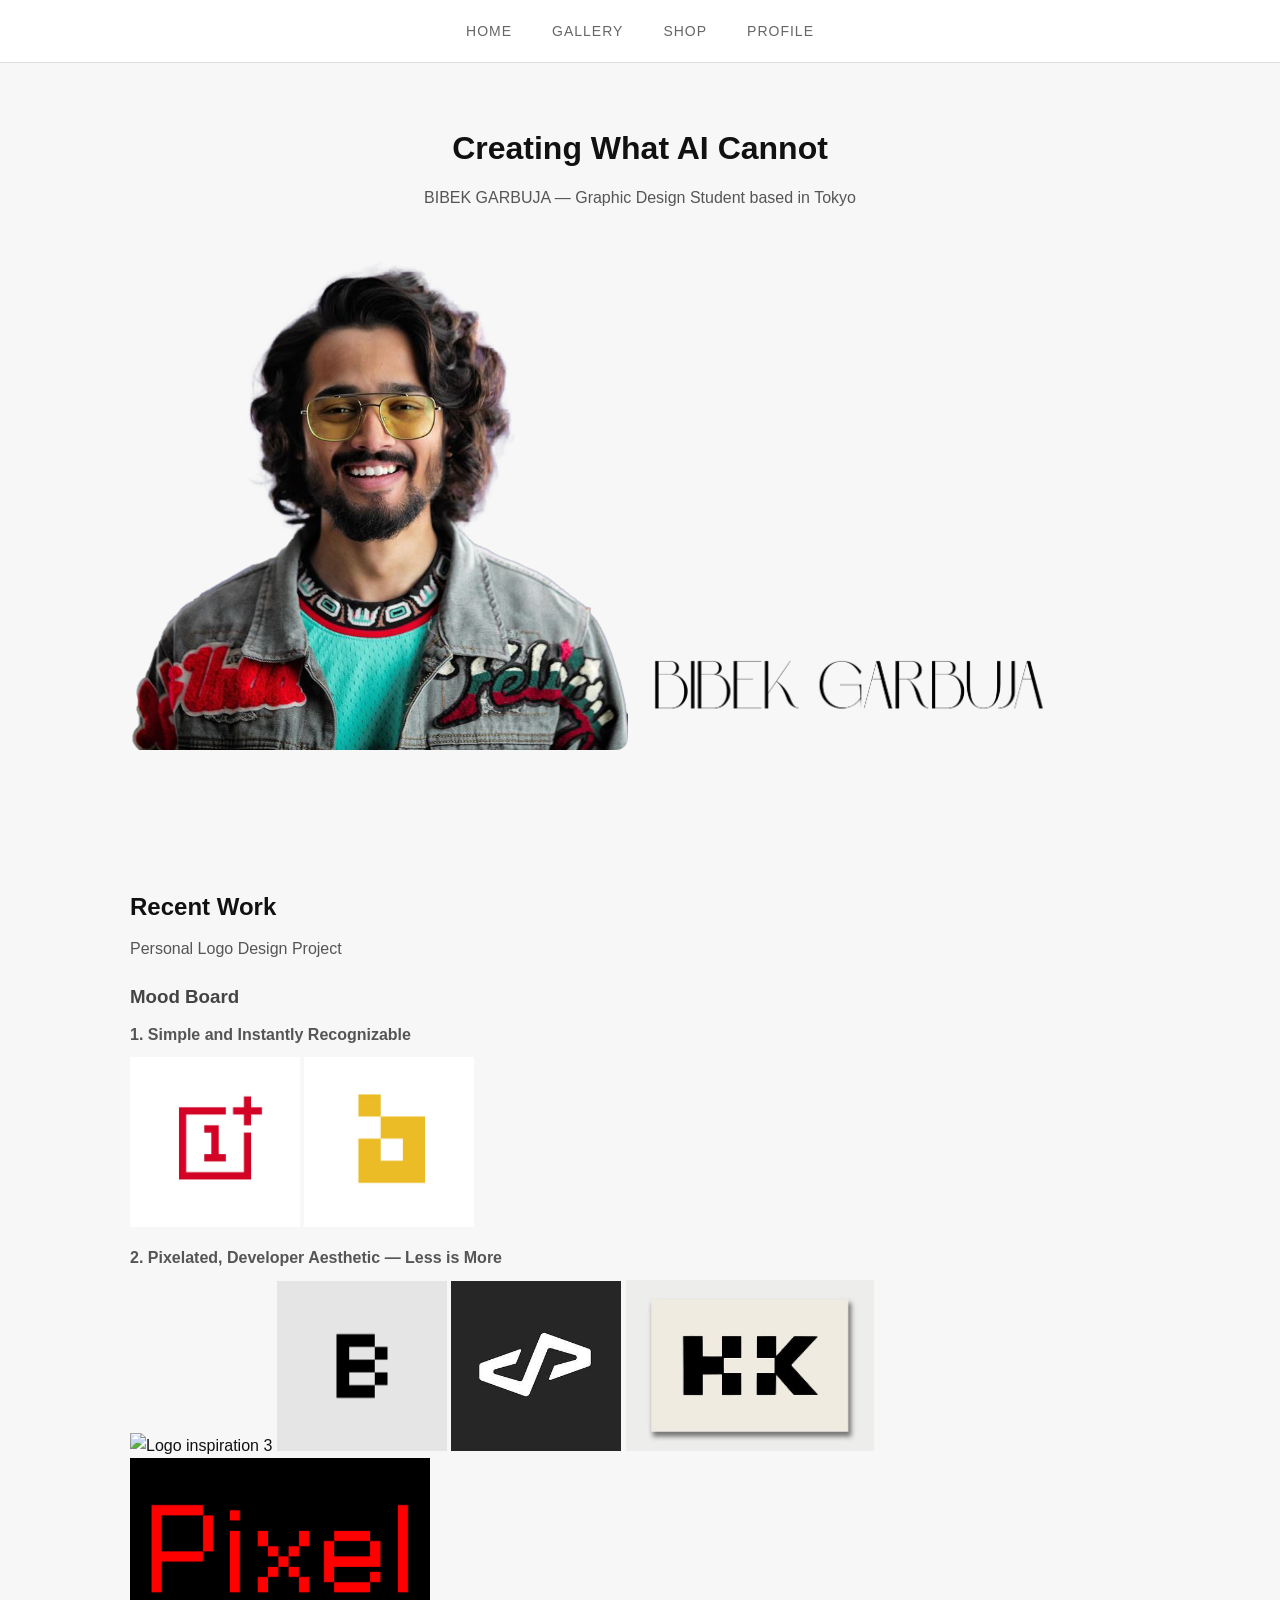
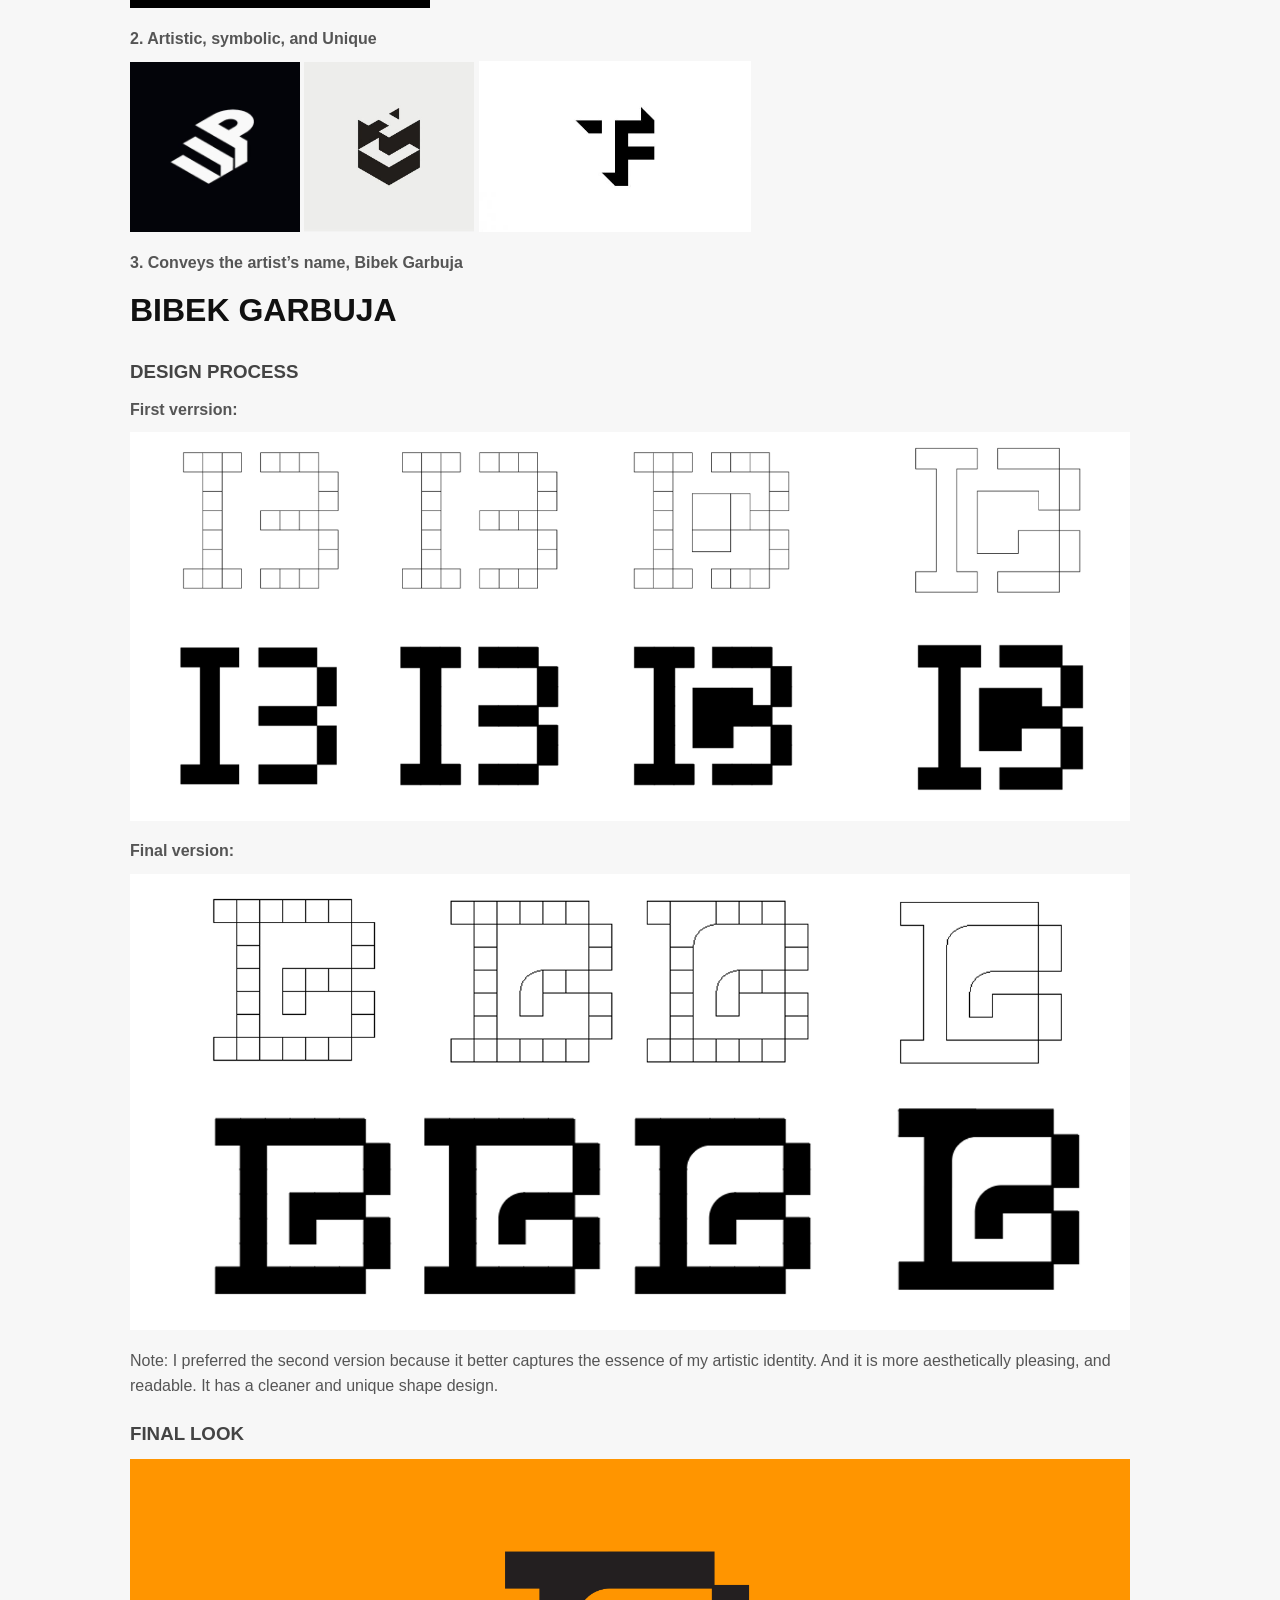
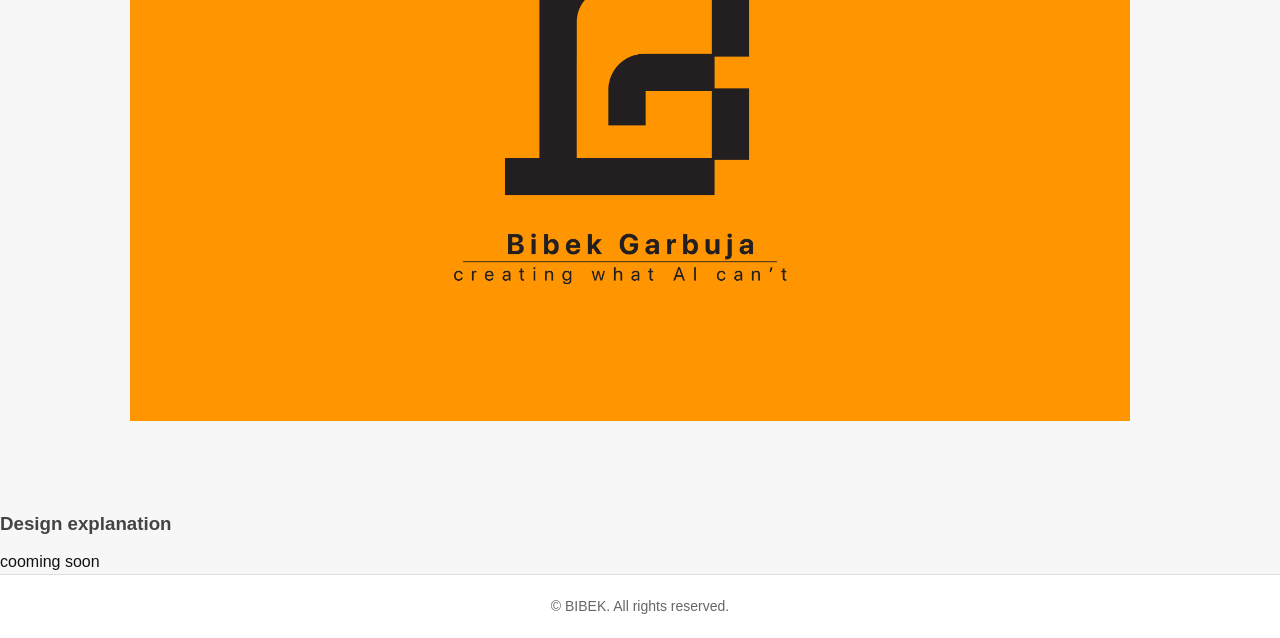
==== index.html @ fb442675 "added more contents Co-authored-by: Copilot <copilot@github.com>" ====
<!DOCTYPE html>
<html lang="en">

<head>
    <link rel="icon" type="jpg" href="sources/logo.png">
    <meta charset="UTF-8">
    <meta name="viewport" content="width=device-width, initial-scale=1.0">
    <title>BIBEK</title>
    <link rel="stylesheet" href="02style.css">
</head>

<body>

    <!-- Navigation -->
    <nav>
        <a href="index.html">HOME</a>
        <a href="05galary.html">GALLERY</a>
        <a href="07shop.html">SHOP</a>
        <a href="03profile.html">PROFILE</a>
    </nav>

    <!-- Hero Section -->
    <section>
        <h1>Creating What AI Cannot</h1>
        <p>BIBEK GARBUJA — Graphic Design Student based in Tokyo</p>

        <img src="sources/bbki.png" alt="Portrait" width="500" height="500">
        <img src="sources/BIBEK.png" alt="Bibek Logo" width="500" height="100">
    </section>

    <!-- Work Section -->
    <section>
        <h2>Recent Work</h2>
        <p>Personal Logo Design Project</p>

        <h3>Mood Board</h3>

        <p><strong>1. Simple and Instantly Recognizable</strong></p>
        <img src="sources/logo/oneplus.jpg" alt="Logo inspiration 1" width="170">
        <img src="sources/logo/ractangle.jpg" alt="Logo inspiration 2" width="170">

        <p><strong>2. Pixelated, Developer Aesthetic — Less is More</strong></p>
        <img src="sources/logo/nothing.jpg" alt="Logo inspiration 3" width="173px">
        <img src="sources/logo/download.jpg" alt="Logo inspiration 4" width="170">
        <img src="sources/logo/Source.jpg" alt="Logo inspiration 5" width="170">
        <img src="sources/logo/download (1).jpg" alt="Logo inspiration 6" width="248px">
        <img src="sources/logo/g3spmhyx6fskgkjcsiwzgs85eivz.png" alt="Logo inspiration 7" width="300">

        <p><strong>2. Artistic, symbolic, and Unique </strong></p>
        <img src="sources/logo/Univers Parallèle.jpg" alt="Logo inspiration 8" width="170">
        <img src="sources/logo/3D TEXT.jpg" alt="Logo inspiration 10" width="170">
        <img src="sources/logo/Type and Minimal Logos image inspiration on Designspiration.jpg" alt="Logo inspiration 9"
            width="272px">

        <p><strong>3. Conveys the artist’s name, Bibek Garbuja</strong></p>
        <h1>BIBEK GARBUJA</h1>


        <H3>DESIGN PROCESS</H3>
        <P><STRONG>
                First verrsion:
            </STRONG></P>
        <img src="sources/logo/firstver.png" alt="First version of the logo" width="1000">
        <P><STRONG>
                Final version:
            </STRONG></P>
        <img src="sources/logo/secondver.png" alt="Final version of the logo" width="1000">

        <p>Note: I preferred the second version because it better captures the essence of my artistic identity. And it is more aesthetically pleasing, and readable. It has a cleaner and unique shape design.</p>

<h3>FINAL LOOK 
</h3>
        <img src="sources/logo/rc.png" alt="Final logo design" width="1000">
    </section>

<h3>Design explanation</h3>
cooming soon

    <!-- Footer -->
    <footer>
        <p>© BIBEK. All rights reserved.</p>
    </footer>

</body>

</html>
---- 02style.css ----
/* Reset */
* {
    margin: 0;
    padding: 0;
    box-sizing: border-box;
}

body {
    font-family: Arial, Helvetica, sans-serif;
    background-color: #f7f7f7;
    color: #111;
    line-height: 1.6;
}

/* Navigation */
nav {
    display: flex;
    justify-content: center;
    gap: 40px;
    padding: 20px;
    border-bottom: 1px solid #ddd;
    background: #fff;
}

nav a {
    text-decoration: none;
    color: #666;
    font-size: 14px;
    letter-spacing: 1px;
    transition: 0.3s;
}

nav a:hover {
    color: #000;
}

/* Hero Section */
section:first-of-type {
    text-align: center;
    padding: 60px 20px;
}

h1 {
    font-size: 32px;
    margin-bottom: 10px;
}

section:first-of-type p {
    color: #555;
    margin-bottom: 30px;
}

/* Hero Images */
section:first-of-type img {
    margin: 10px;
    border-radius: 12px;
    transition: transform 0.3s ease;
}


/* Work Section */
section:nth-of-type(2) {
    padding: 60px 40px;
    max-width: 1100px;
    margin: auto;
}

h2 {
    font-size: 24px;
    margin-bottom: 10px;
}

h3 {
    margin: 20px 0 10px;
    color: #444;
}

section:nth-of-type(2) p {
    margin: 10px 0;
    color: #555;
}

/* Mood Board Rows */
.mood-row {
    display: flex;
    gap: 15px;
    overflow-x: auto; /* allows horizontal scroll if needed */
    padding: 10px 0 20px;
}

.mood-row img {
    width: 170px;
    height: auto;
    border-radius: 10px;
    transition: all 0.3s ease;
    flex-shrink: 0;
    cursor: pointer;
}

.mood-row img:hover {
    transform: translateY(-5px) scale(1.05);
    box-shadow: 0 8px 20px rgba(0,0,0,0.15);
}

/* Footer */
footer {
    text-align: center;
    padding: 20px;
    border-top: 1px solid #ddd;
    color: #666;
    font-size: 14px;
    background: #fff;
}
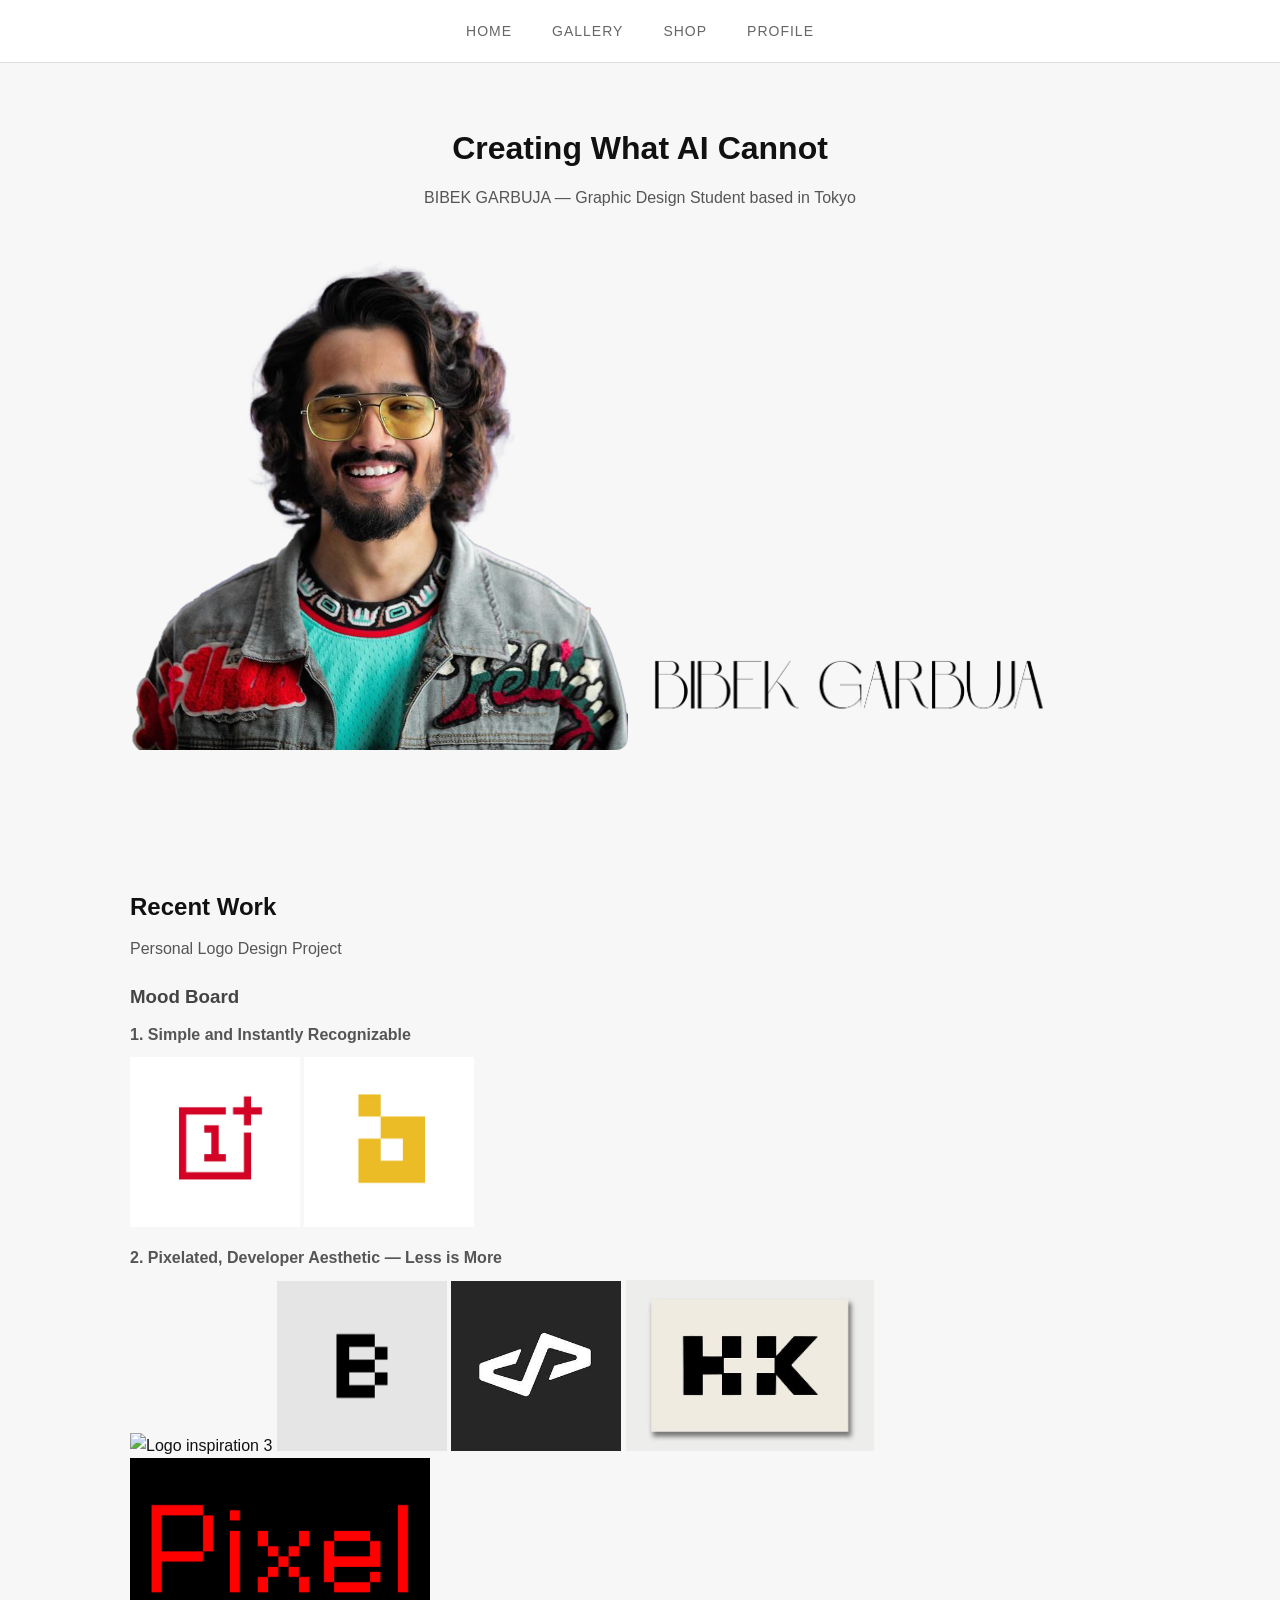
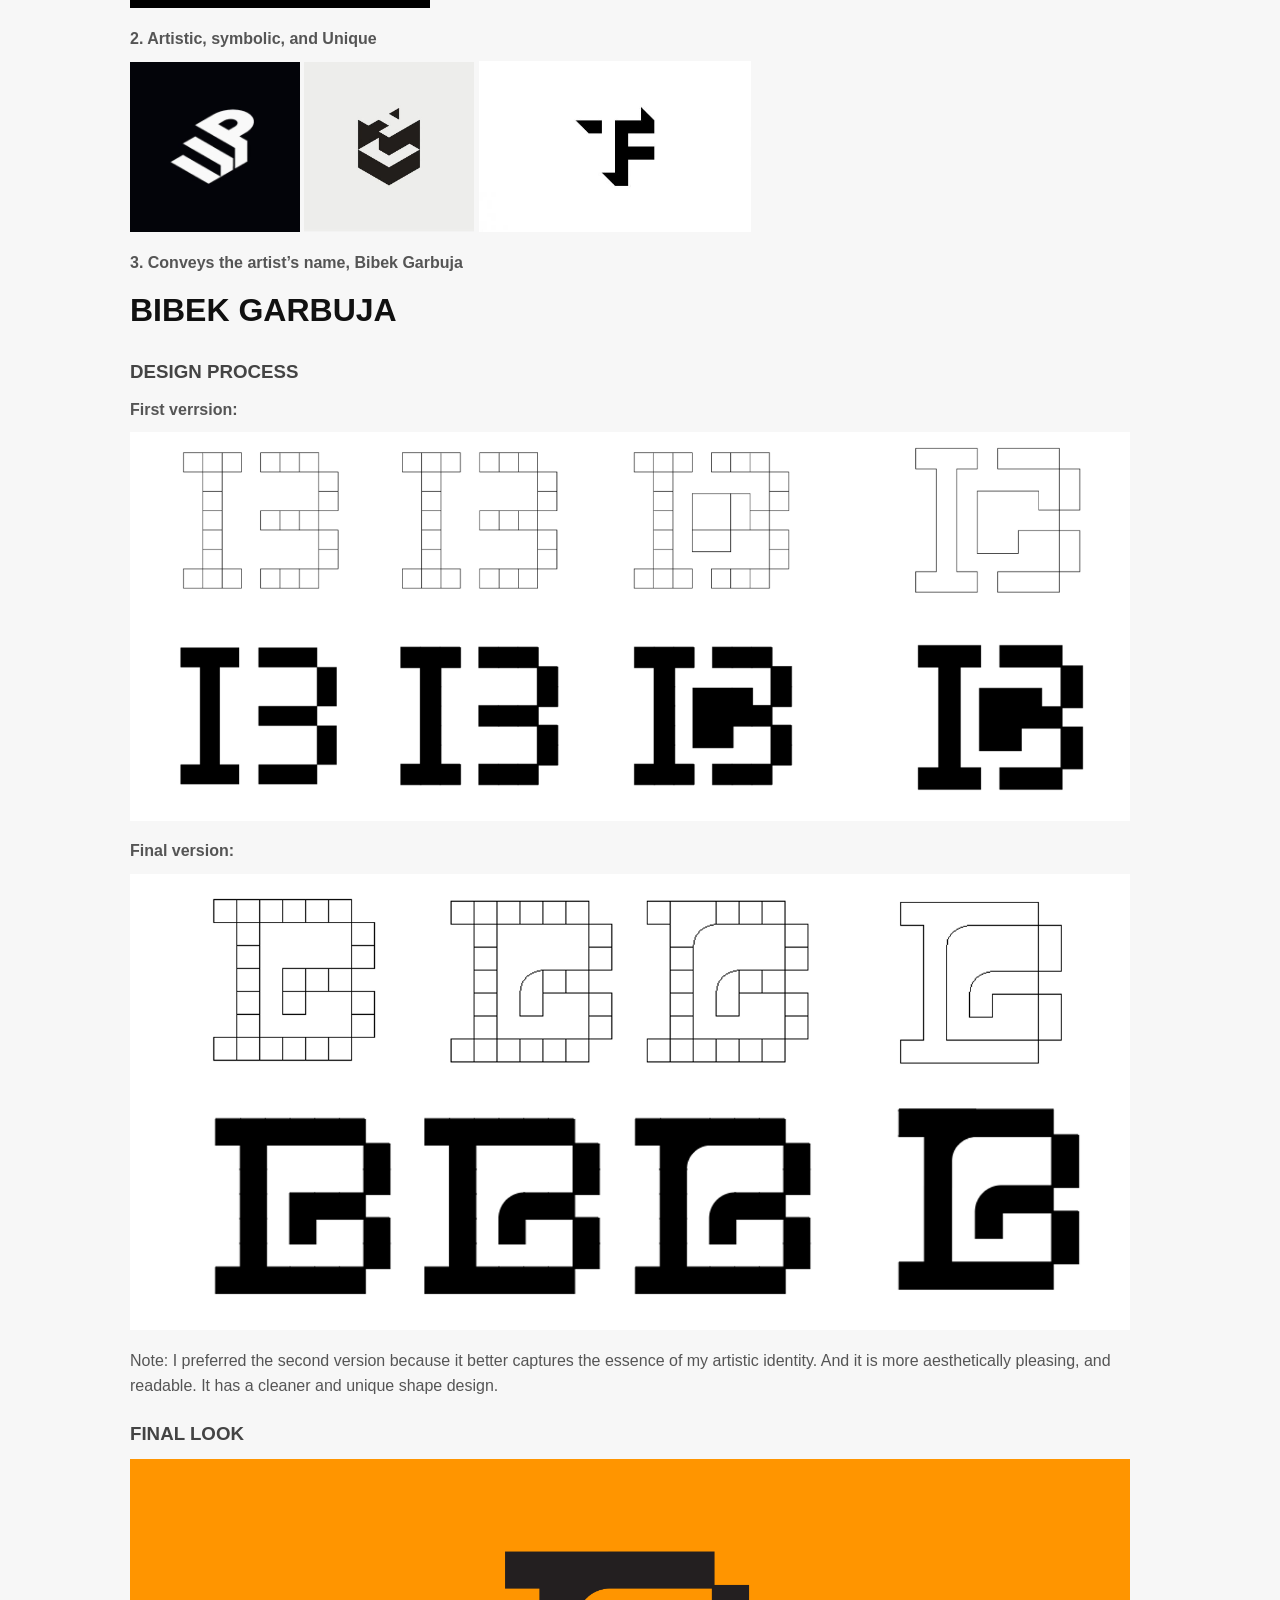
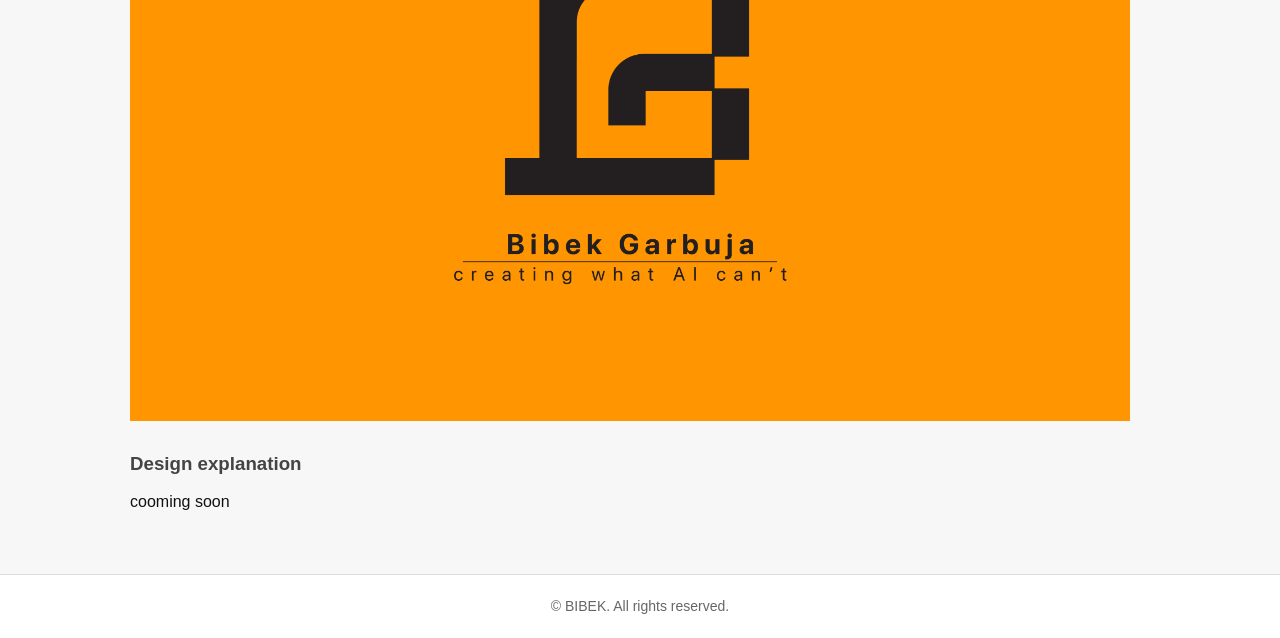
==== commit 43557ee0: "little adjustment" ====
--- a/index.html
+++ b/index.html
@@ -40,7 +40,7 @@
         <img src="sources/logo/ractangle.jpg" alt="Logo inspiration 2" width="170">
 
         <p><strong>2. Pixelated, Developer Aesthetic — Less is More</strong></p>
-        <img src="sources/logo/nothing.jpg" alt="Logo inspiration 3" width="173px">
+        <img src="sources/logo/nothing.jpg" alt="Logo inspiration 3" width="170">
         <img src="sources/logo/download.jpg" alt="Logo inspiration 4" width="170">
         <img src="sources/logo/Source.jpg" alt="Logo inspiration 5" width="170">
         <img src="sources/logo/download (1).jpg" alt="Logo inspiration 6" width="248px">
@@ -71,10 +71,15 @@
 <h3>FINAL LOOK 
 </h3>
         <img src="sources/logo/rc.png" alt="Final logo design" width="1000">
+
+
+        <h3>Design explanation</h3>
+cooming soon
+
+
     </section>
 
-<h3>Design explanation</h3>
-cooming soon
+
 
     <!-- Footer -->
     <footer>
@@ -83,4 +88,4 @@
 
 </body>
 
-</html>+</html>
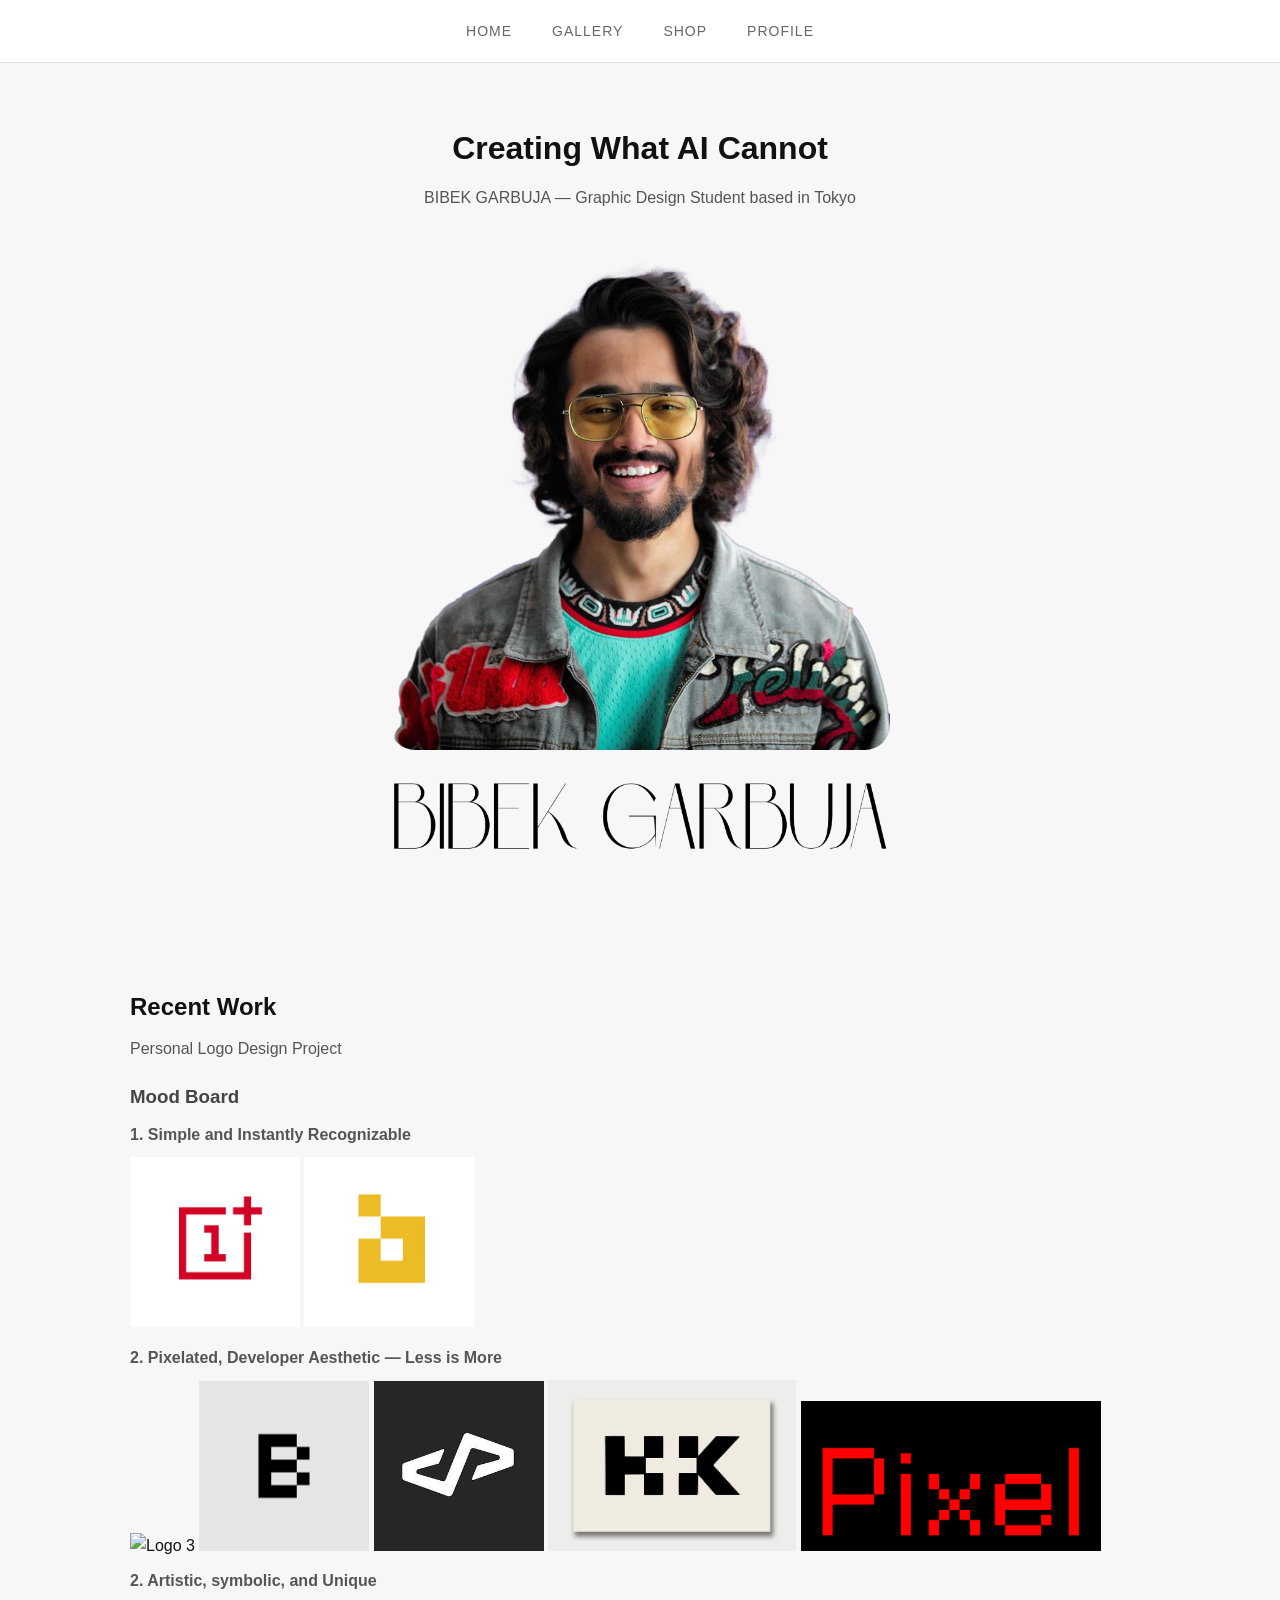
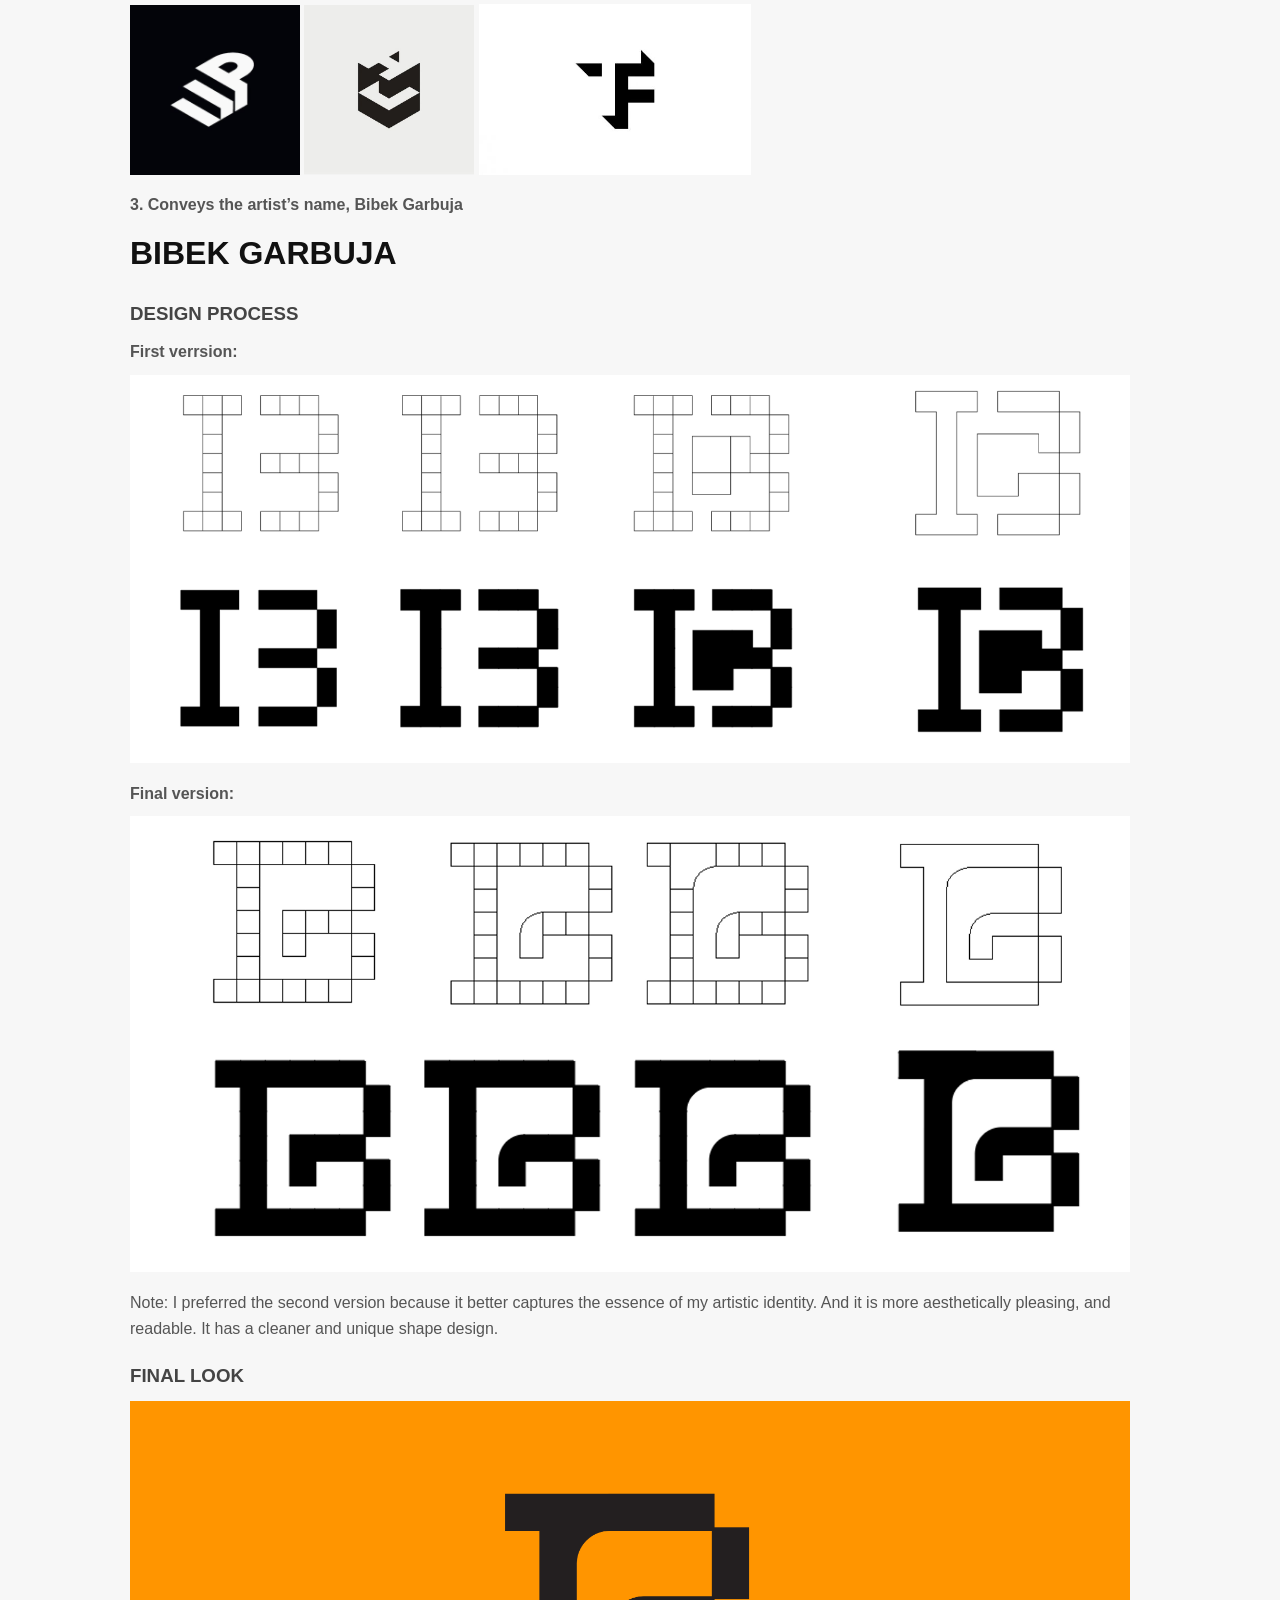
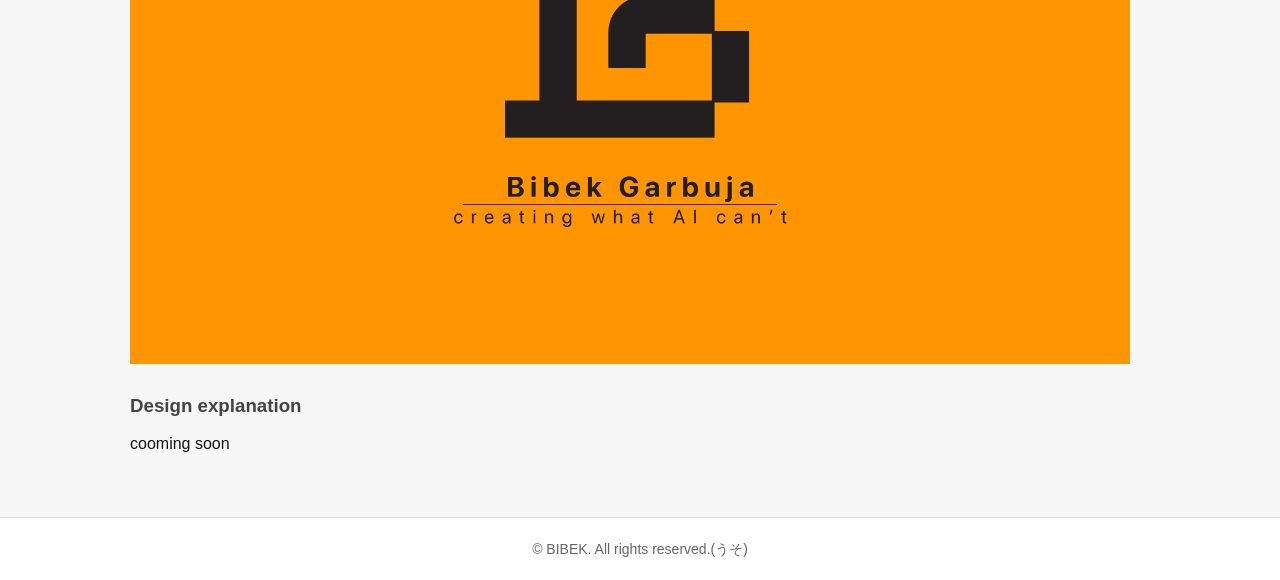
==== commit 8327ab3b: "little fix" ====
--- a/index.html
+++ b/index.html
@@ -11,7 +11,6 @@
 
 <body>
 
-    <!-- Navigation -->
     <nav>
         <a href="index.html">HOME</a>
         <a href="05galary.html">GALLERY</a>
@@ -19,16 +18,16 @@
         <a href="03profile.html">PROFILE</a>
     </nav>
 
-    <!-- Hero Section -->
     <section>
         <h1>Creating What AI Cannot</h1>
         <p>BIBEK GARBUJA — Graphic Design Student based in Tokyo</p>
 
         <img src="sources/bbki.png" alt="Portrait" width="500" height="500">
-        <img src="sources/BIBEK.png" alt="Bibek Logo" width="500" height="100">
+        <br>
+       <img src="sources/new.png" alt="Bibek Logo"
+     style="display:block; margin:0 auto; width:500px; height:100px;">
     </section>
 
-    <!-- Work Section -->
     <section>
         <h2>Recent Work</h2>
         <p>Personal Logo Design Project</p>
@@ -36,20 +35,20 @@
         <h3>Mood Board</h3>
 
         <p><strong>1. Simple and Instantly Recognizable</strong></p>
-        <img src="sources/logo/oneplus.jpg" alt="Logo inspiration 1" width="170">
-        <img src="sources/logo/ractangle.jpg" alt="Logo inspiration 2" width="170">
+        <img src="sources/logo/oneplus.jpg" alt="Logo 1" width="170">
+        <img src="sources/logo/ractangle.jpg" alt="Logo 2" width="170">
 
         <p><strong>2. Pixelated, Developer Aesthetic — Less is More</strong></p>
-        <img src="sources/logo/nothing.jpg" alt="Logo inspiration 3" width="170">
-        <img src="sources/logo/download.jpg" alt="Logo inspiration 4" width="170">
-        <img src="sources/logo/Source.jpg" alt="Logo inspiration 5" width="170">
-        <img src="sources/logo/download (1).jpg" alt="Logo inspiration 6" width="248px">
-        <img src="sources/logo/g3spmhyx6fskgkjcsiwzgs85eivz.png" alt="Logo inspiration 7" width="300">
+        <img src="sources/logo/nothing.jpg" alt="Logo 3" width="170">
+        <img src="sources/logo/download.jpg" alt="Logo 4" width="170">
+        <img src="sources/logo/Source.jpg" alt="Logo 5" width="170">
+        <img src="sources/logo/download (1).jpg" alt="Logo 6" width="248px">
+        <img src="sources/logo/g3spmhyx6fskgkjcsiwzgs85eivz.png" alt="Logo 7" width="300">
 
         <p><strong>2. Artistic, symbolic, and Unique </strong></p>
-        <img src="sources/logo/Univers Parallèle.jpg" alt="Logo inspiration 8" width="170">
-        <img src="sources/logo/3D TEXT.jpg" alt="Logo inspiration 10" width="170">
-        <img src="sources/logo/Type and Minimal Logos image inspiration on Designspiration.jpg" alt="Logo inspiration 9"
+        <img src="sources/logo/Univers Parallèle.jpg" alt="Logo 8" width="170">
+        <img src="sources/logo/3D TEXT.jpg" alt="Logo 10" width="170">
+        <img src="sources/logo/Type and Minimal Logos image inspiration on Designspiration.jpg" alt="Logo 9"
             width="272px">
 
         <p><strong>3. Conveys the artist’s name, Bibek Garbuja</strong></p>
@@ -66,26 +65,26 @@
             </STRONG></P>
         <img src="sources/logo/secondver.png" alt="Final version of the logo" width="1000">
 
-        <p>Note: I preferred the second version because it better captures the essence of my artistic identity. And it is more aesthetically pleasing, and readable. It has a cleaner and unique shape design.</p>
+        <p>Note: I preferred the second version because it better captures the essence of my artistic identity. And it
+            is more aesthetically pleasing, and readable. It has a cleaner and unique shape design.</p>
 
-<h3>FINAL LOOK 
-</h3>
+        <h3>FINAL LOOK
+        </h3>
         <img src="sources/logo/rc.png" alt="Final logo design" width="1000">
 
 
         <h3>Design explanation</h3>
-cooming soon
+        cooming soon
 
 
     </section>
 
 
 
-    <!-- Footer -->
     <footer>
-        <p>© BIBEK. All rights reserved.</p>
+        <p>© BIBEK. All rights reserved.(うそ)</p>
     </footer>
 
 </body>
 
-</html>
+</html>
--- a/02style.css
+++ b/02style.css
@@ -1,4 +1,4 @@
-/* Reset */
+
 * {
     margin: 0;
     padding: 0;
@@ -12,7 +12,6 @@
     line-height: 1.6;
 }
 
-/* Navigation */
 nav {
     display: flex;
     justify-content: center;
@@ -34,7 +33,6 @@
     color: #000;
 }
 
-/* Hero Section */
 section:first-of-type {
     text-align: center;
     padding: 60px 20px;
@@ -50,15 +48,14 @@
     margin-bottom: 30px;
 }
 
-/* Hero Images */
+
 section:first-of-type img {
     margin: 10px;
-    border-radius: 12px;
+    border-radius: 25px;
     transition: transform 0.3s ease;
 }
 
 
-/* Work Section */
 section:nth-of-type(2) {
     padding: 60px 40px;
     max-width: 1100px;
@@ -80,7 +77,6 @@
     color: #555;
 }
 
-/* Mood Board Rows */
 .mood-row {
     display: flex;
     gap: 15px;
@@ -102,7 +98,6 @@
     box-shadow: 0 8px 20px rgba(0,0,0,0.15);
 }
 
-/* Footer */
 footer {
     text-align: center;
     padding: 20px;
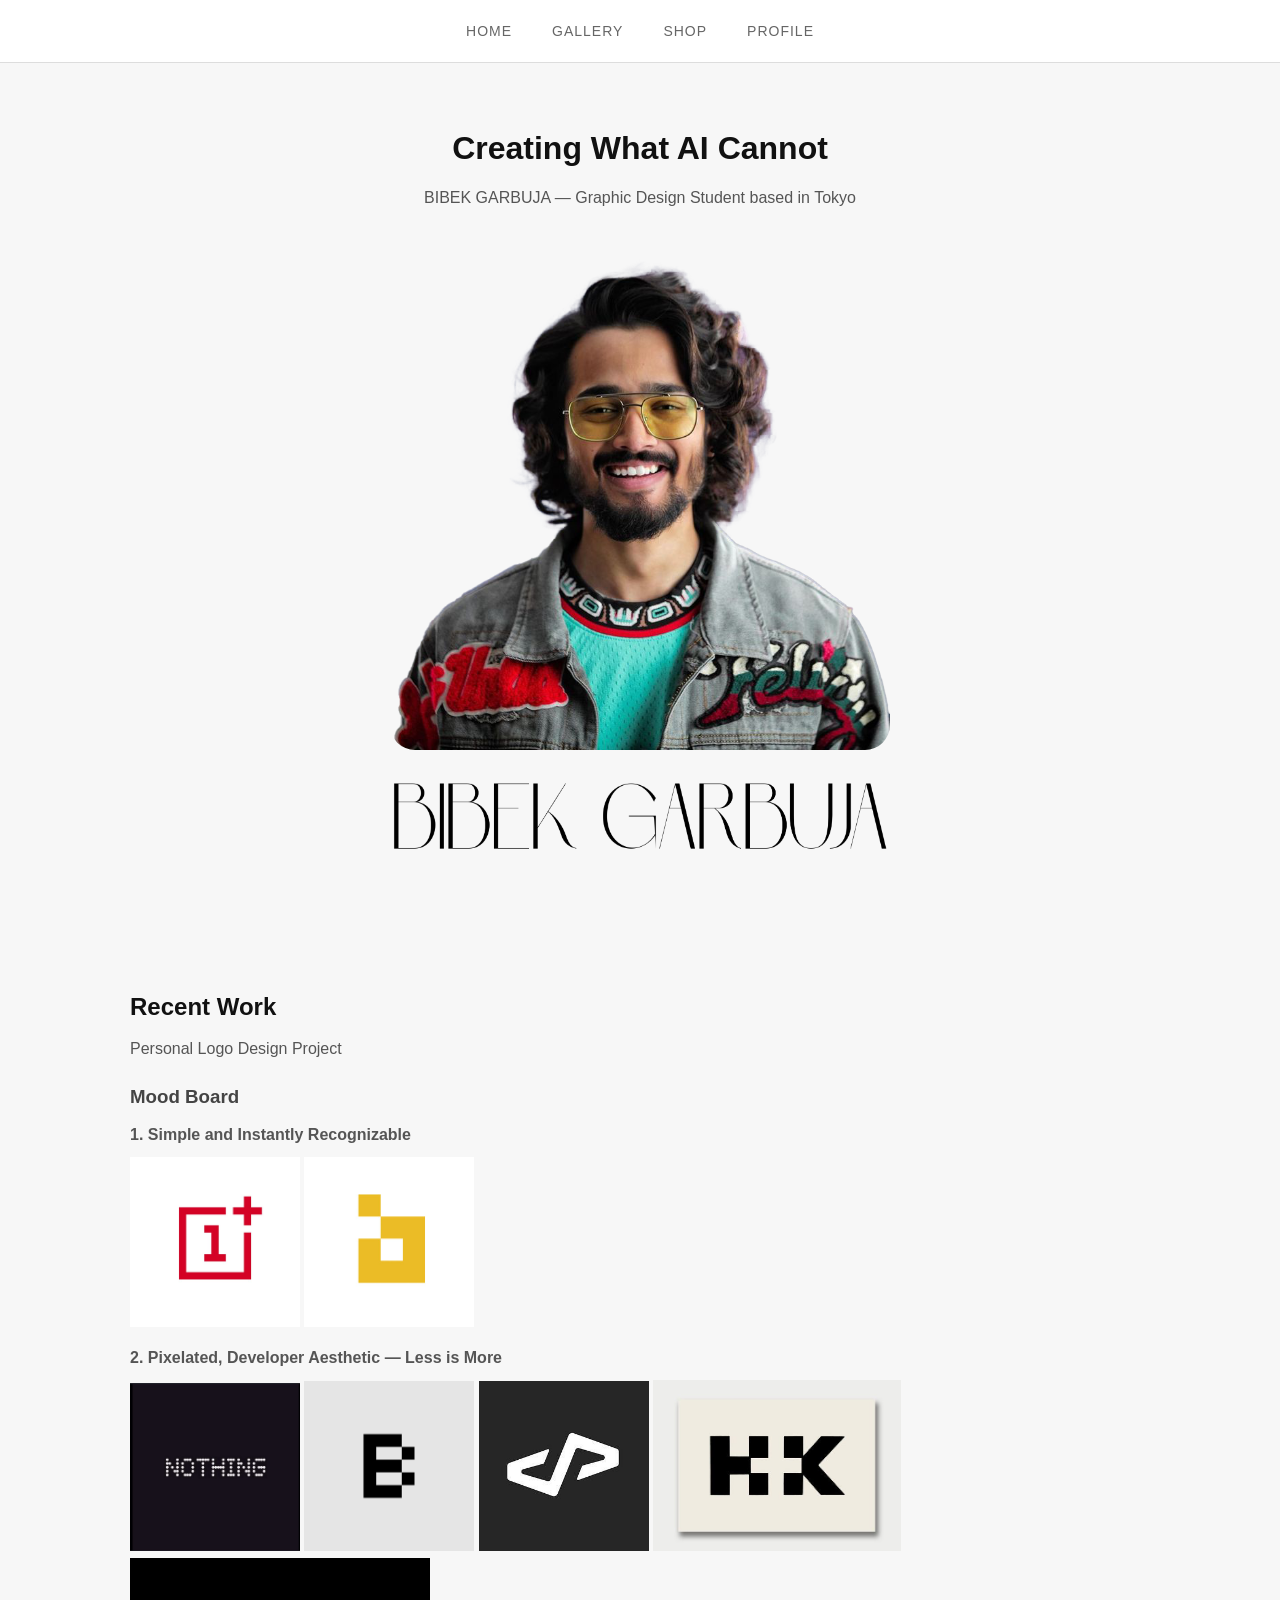
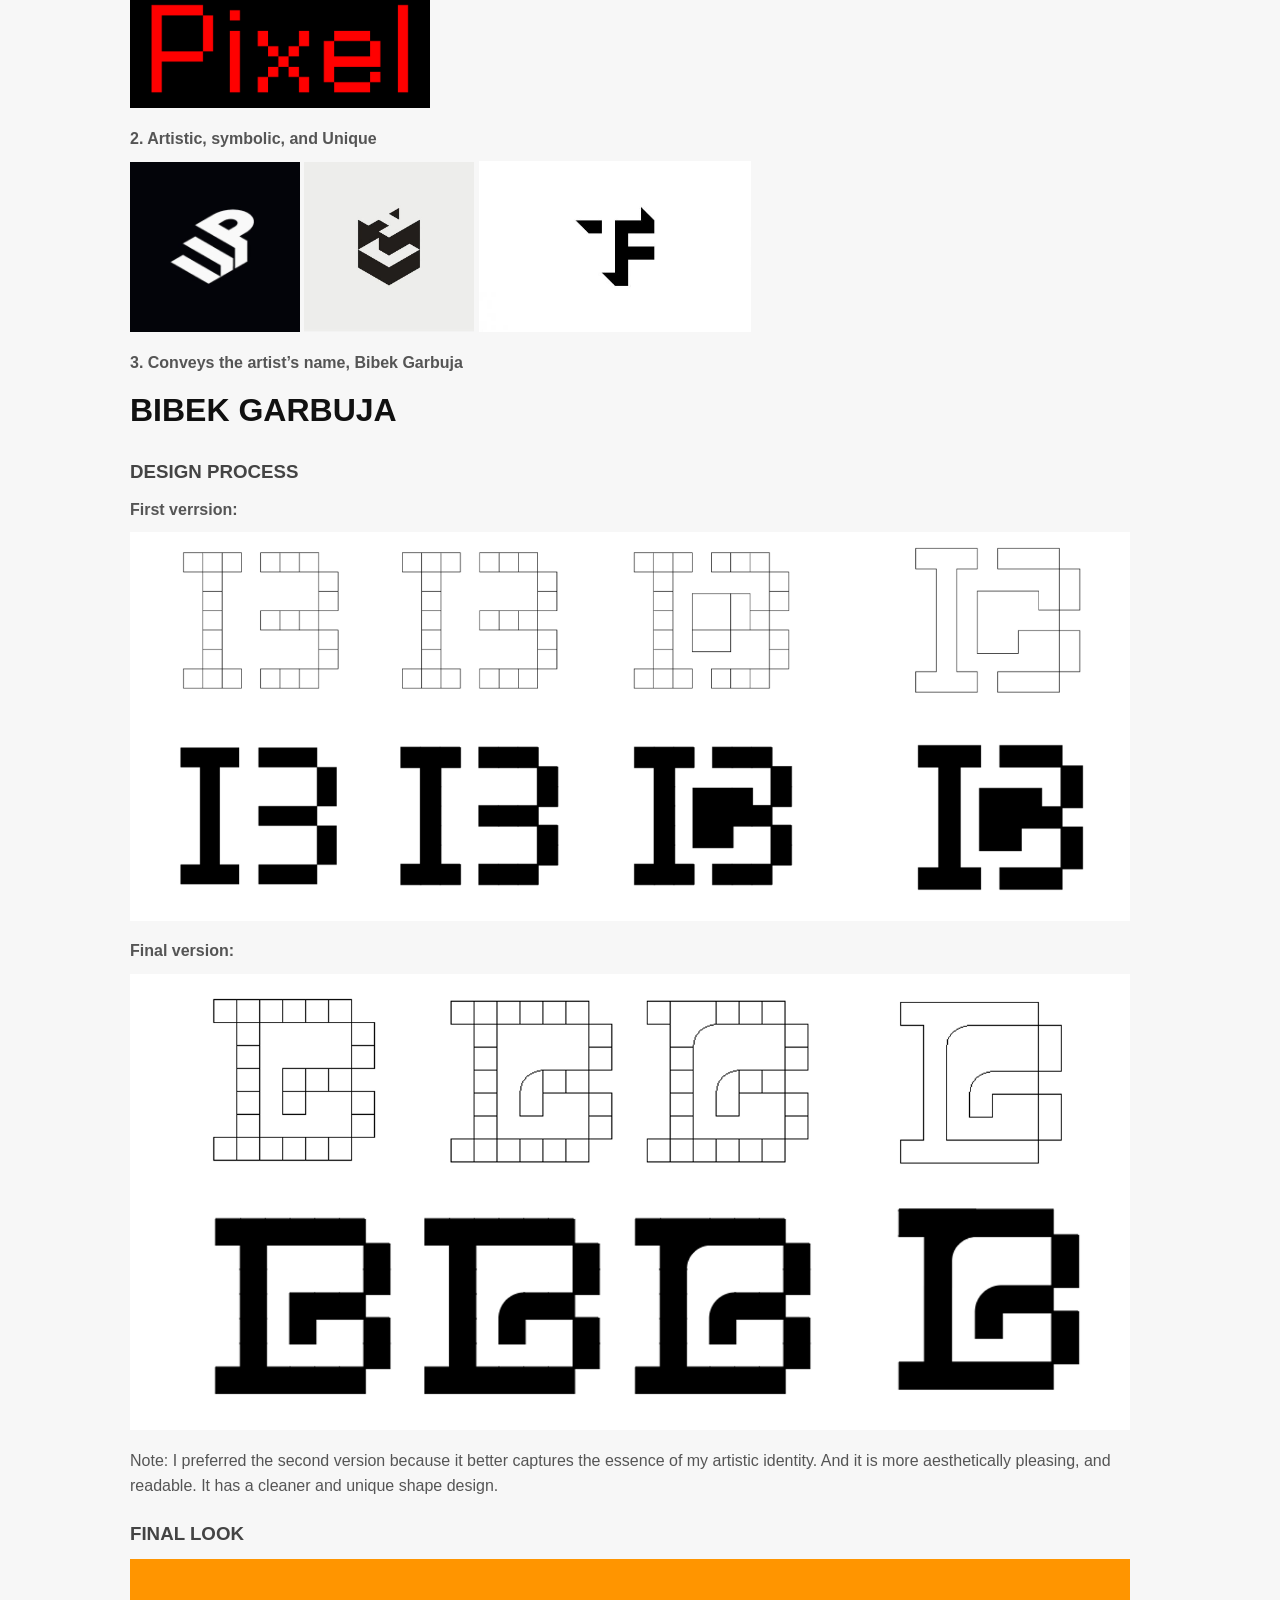
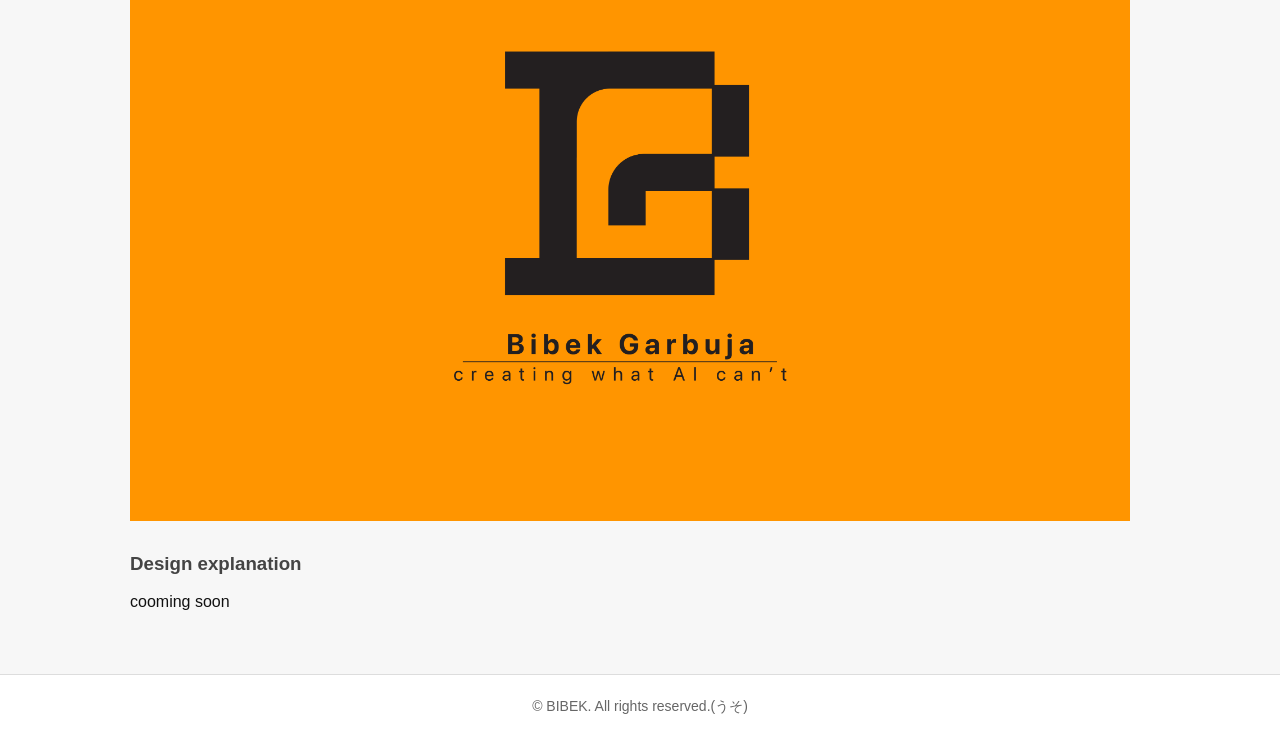
==== commit 229162ad: "Fix image filename case for Logo 3" ====
--- a/index.html
+++ b/index.html
@@ -39,7 +39,7 @@
         <img src="sources/logo/ractangle.jpg" alt="Logo 2" width="170">
 
         <p><strong>2. Pixelated, Developer Aesthetic — Less is More</strong></p>
-        <img src="sources/logo/nothing.jpg" alt="Logo 3" width="170">
+        <img src="sources/logo/Nothing.jpg" alt="Logo 3" width="170">
         <img src="sources/logo/download.jpg" alt="Logo 4" width="170">
         <img src="sources/logo/Source.jpg" alt="Logo 5" width="170">
         <img src="sources/logo/download (1).jpg" alt="Logo 6" width="248px">
@@ -87,4 +87,4 @@
 
 </body>
 
-</html>+</html>
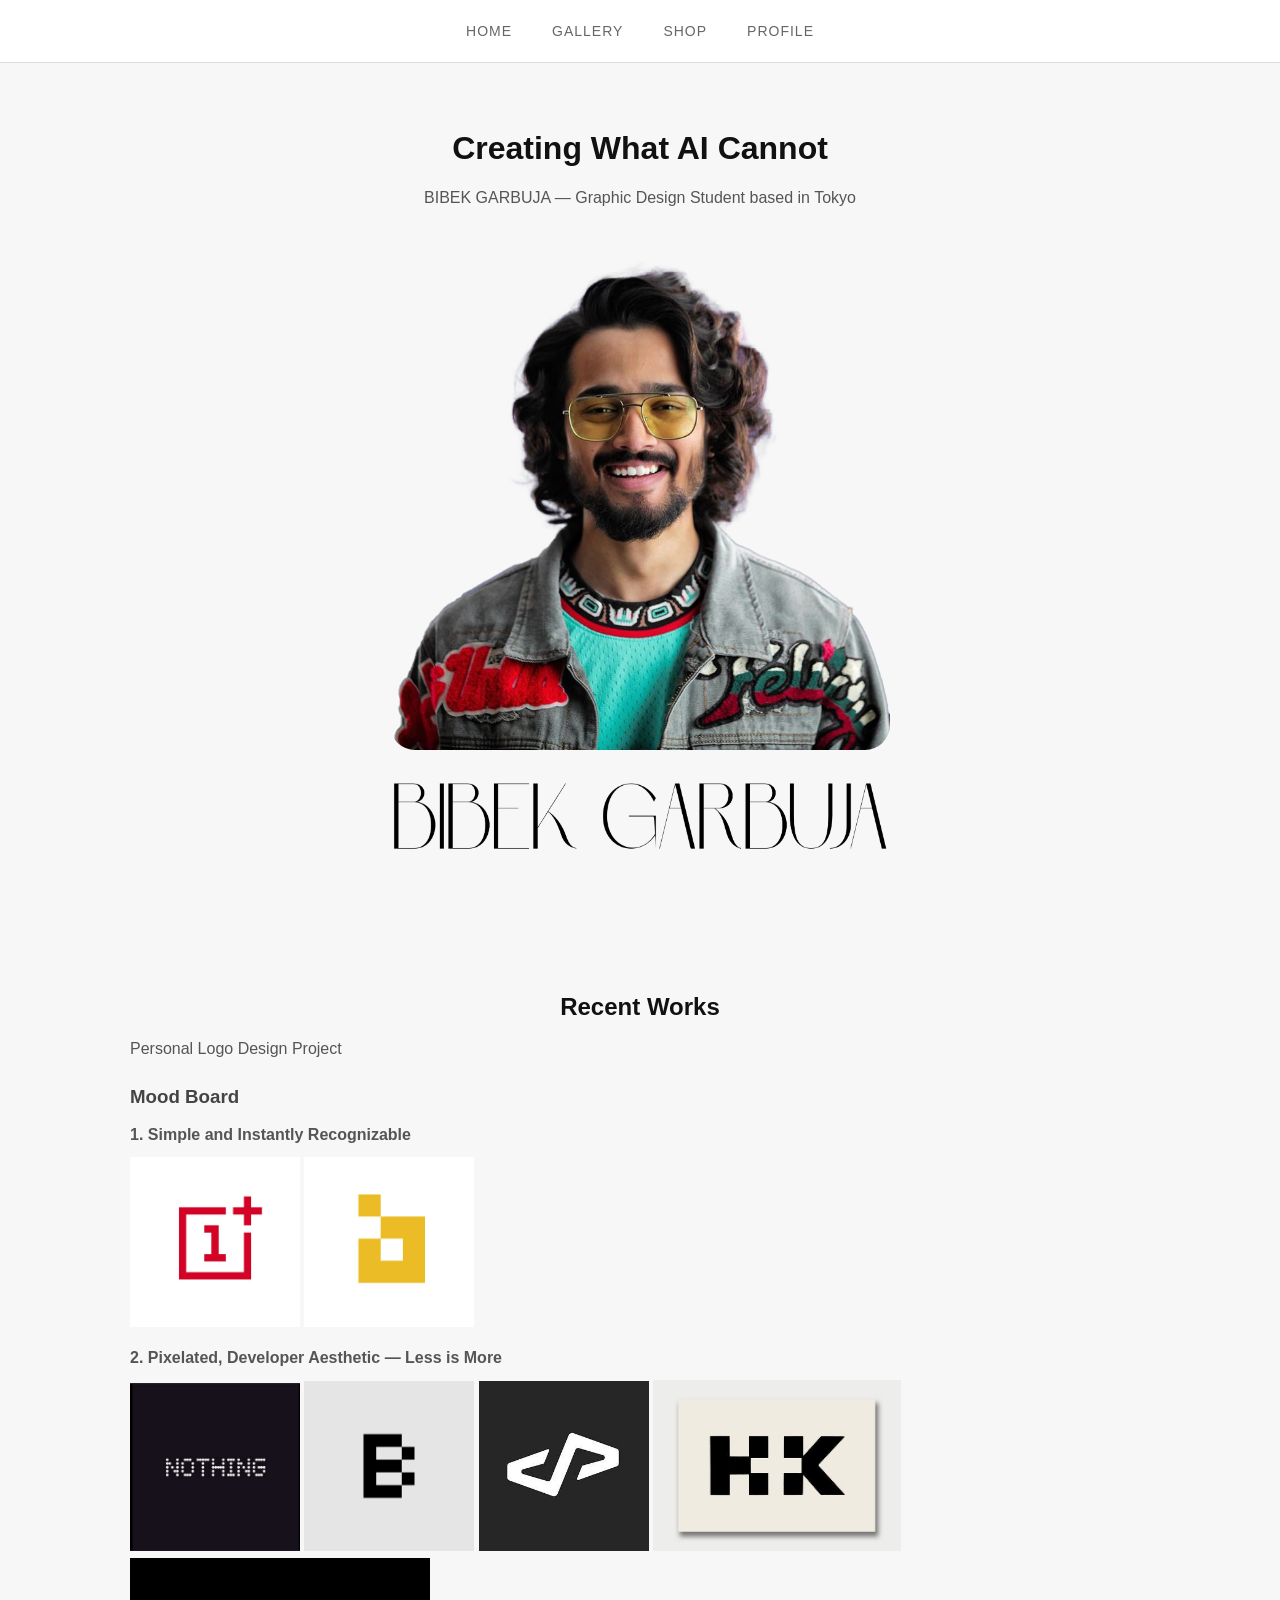
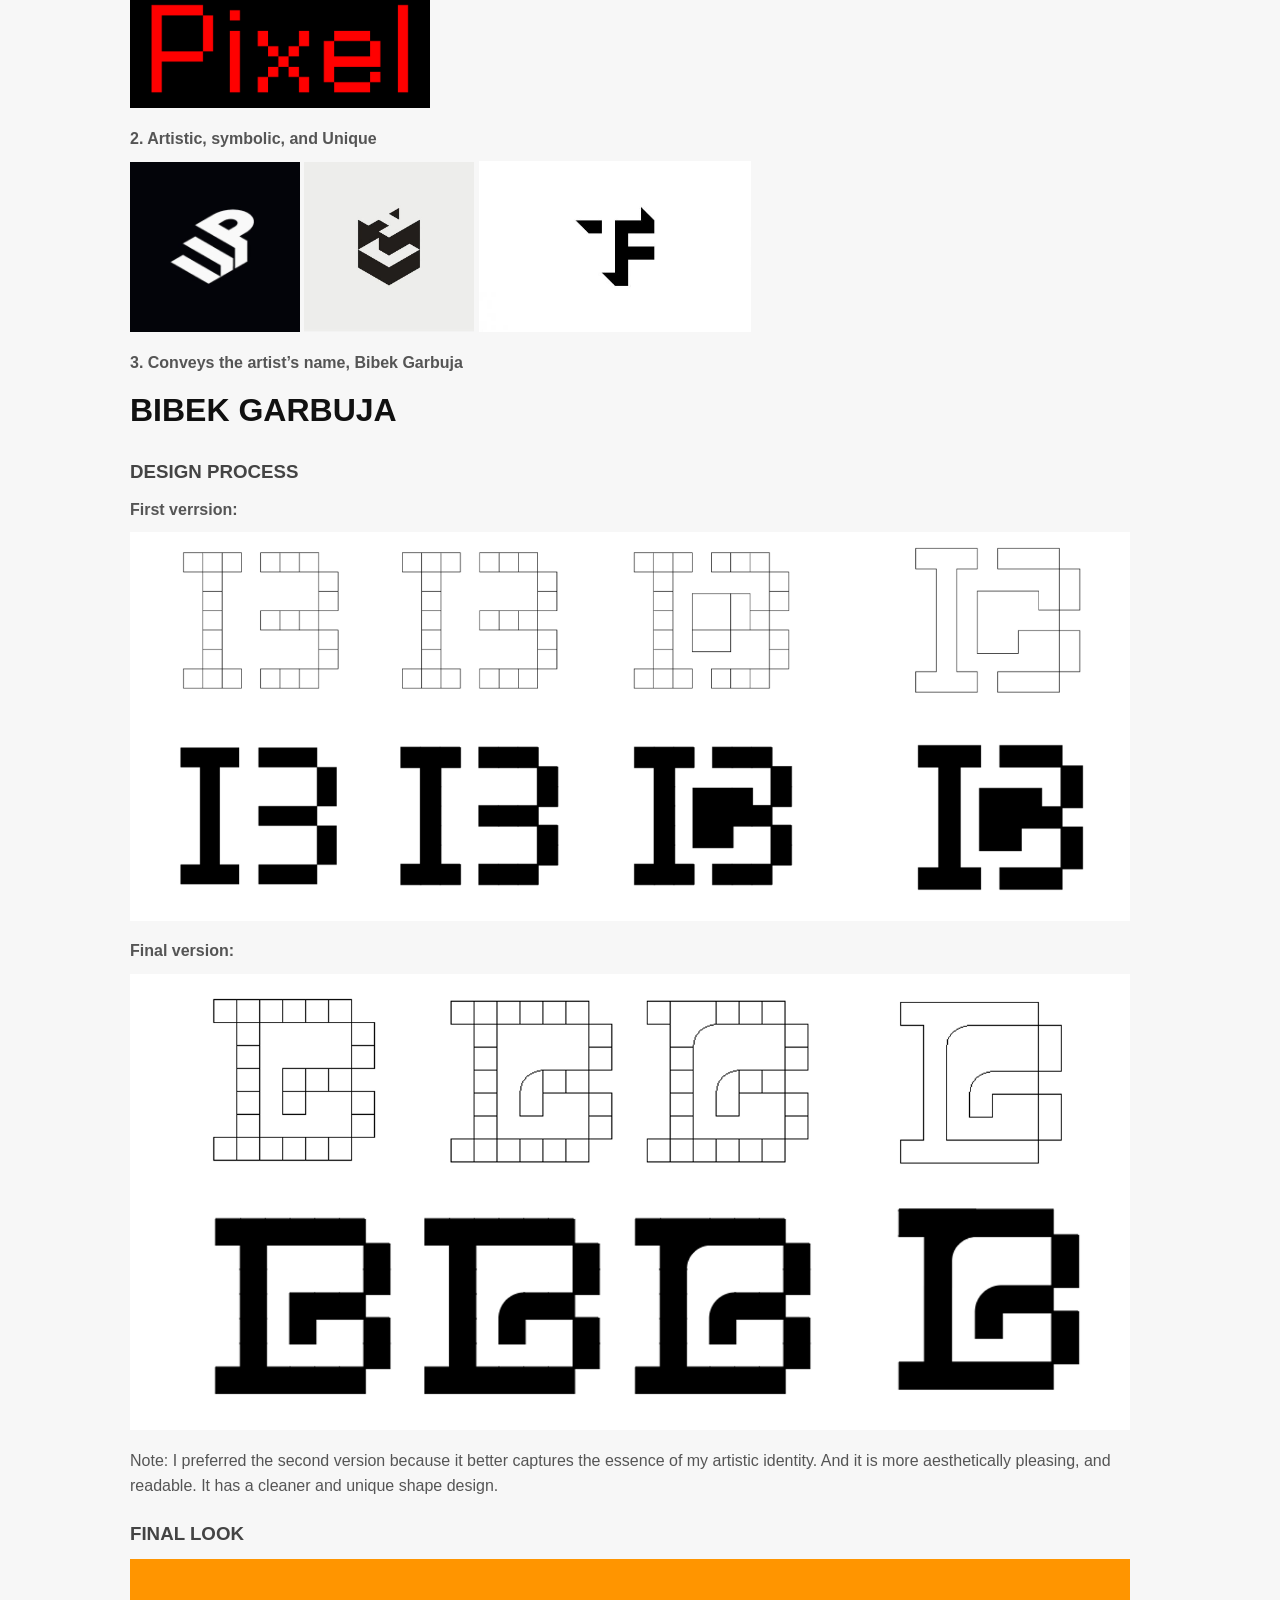
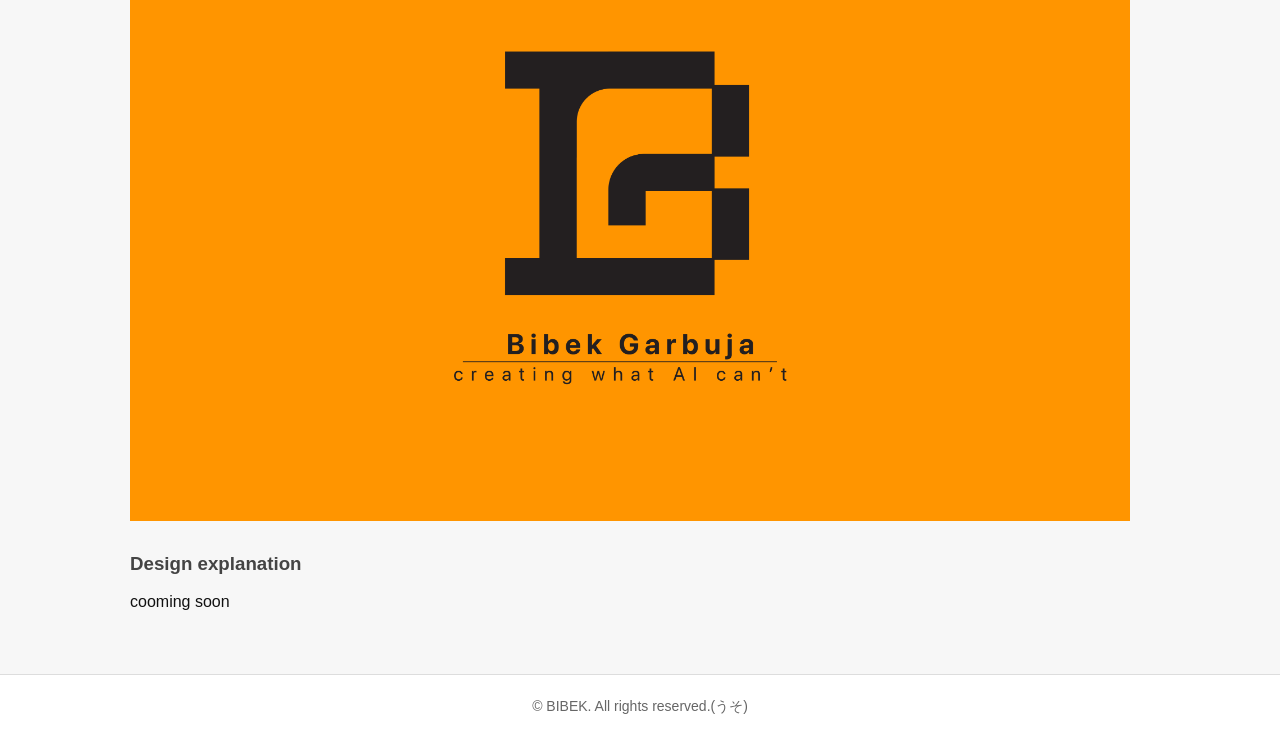
==== commit 4bb3b33d: "hover effect" ====
--- a/index.html
+++ b/index.html
@@ -29,7 +29,7 @@
     </section>
 
     <section>
-        <h2>Recent Work</h2>
+       <h2 style="text-align: center;">Recent Works</h2>
         <p>Personal Logo Design Project</p>
 
         <h3>Mood Board</h3>
@@ -87,4 +87,4 @@
 
 </body>
 
-</html>
+</html>
--- a/02style.css
+++ b/02style.css
@@ -26,11 +26,12 @@
     color: #666;
     font-size: 14px;
     letter-spacing: 1px;
-    transition: 0.3s;
+    transition: 0.3s ease-in-out;
 }
 
 nav a:hover {
-    color: #000;
+    transform: scale(1.17);
+    color: #ffcc00;
 }
 
 section:first-of-type {
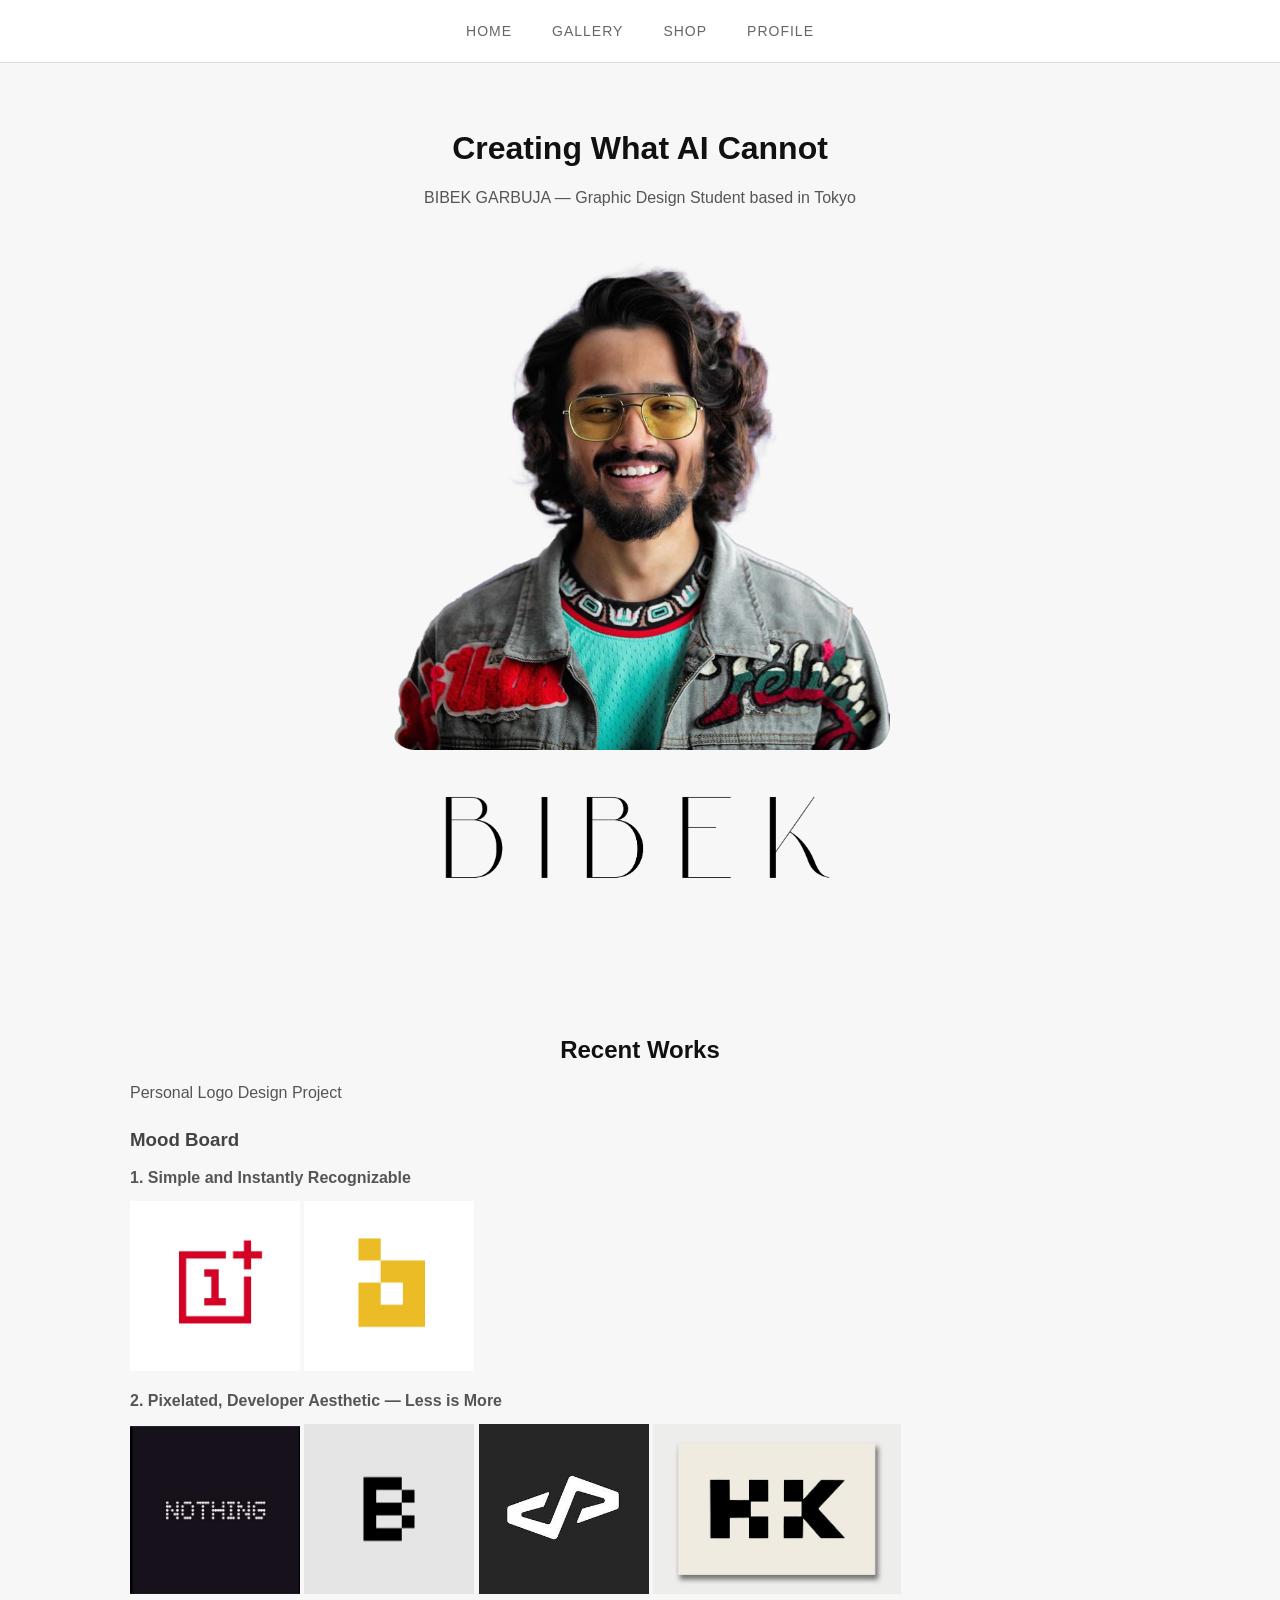
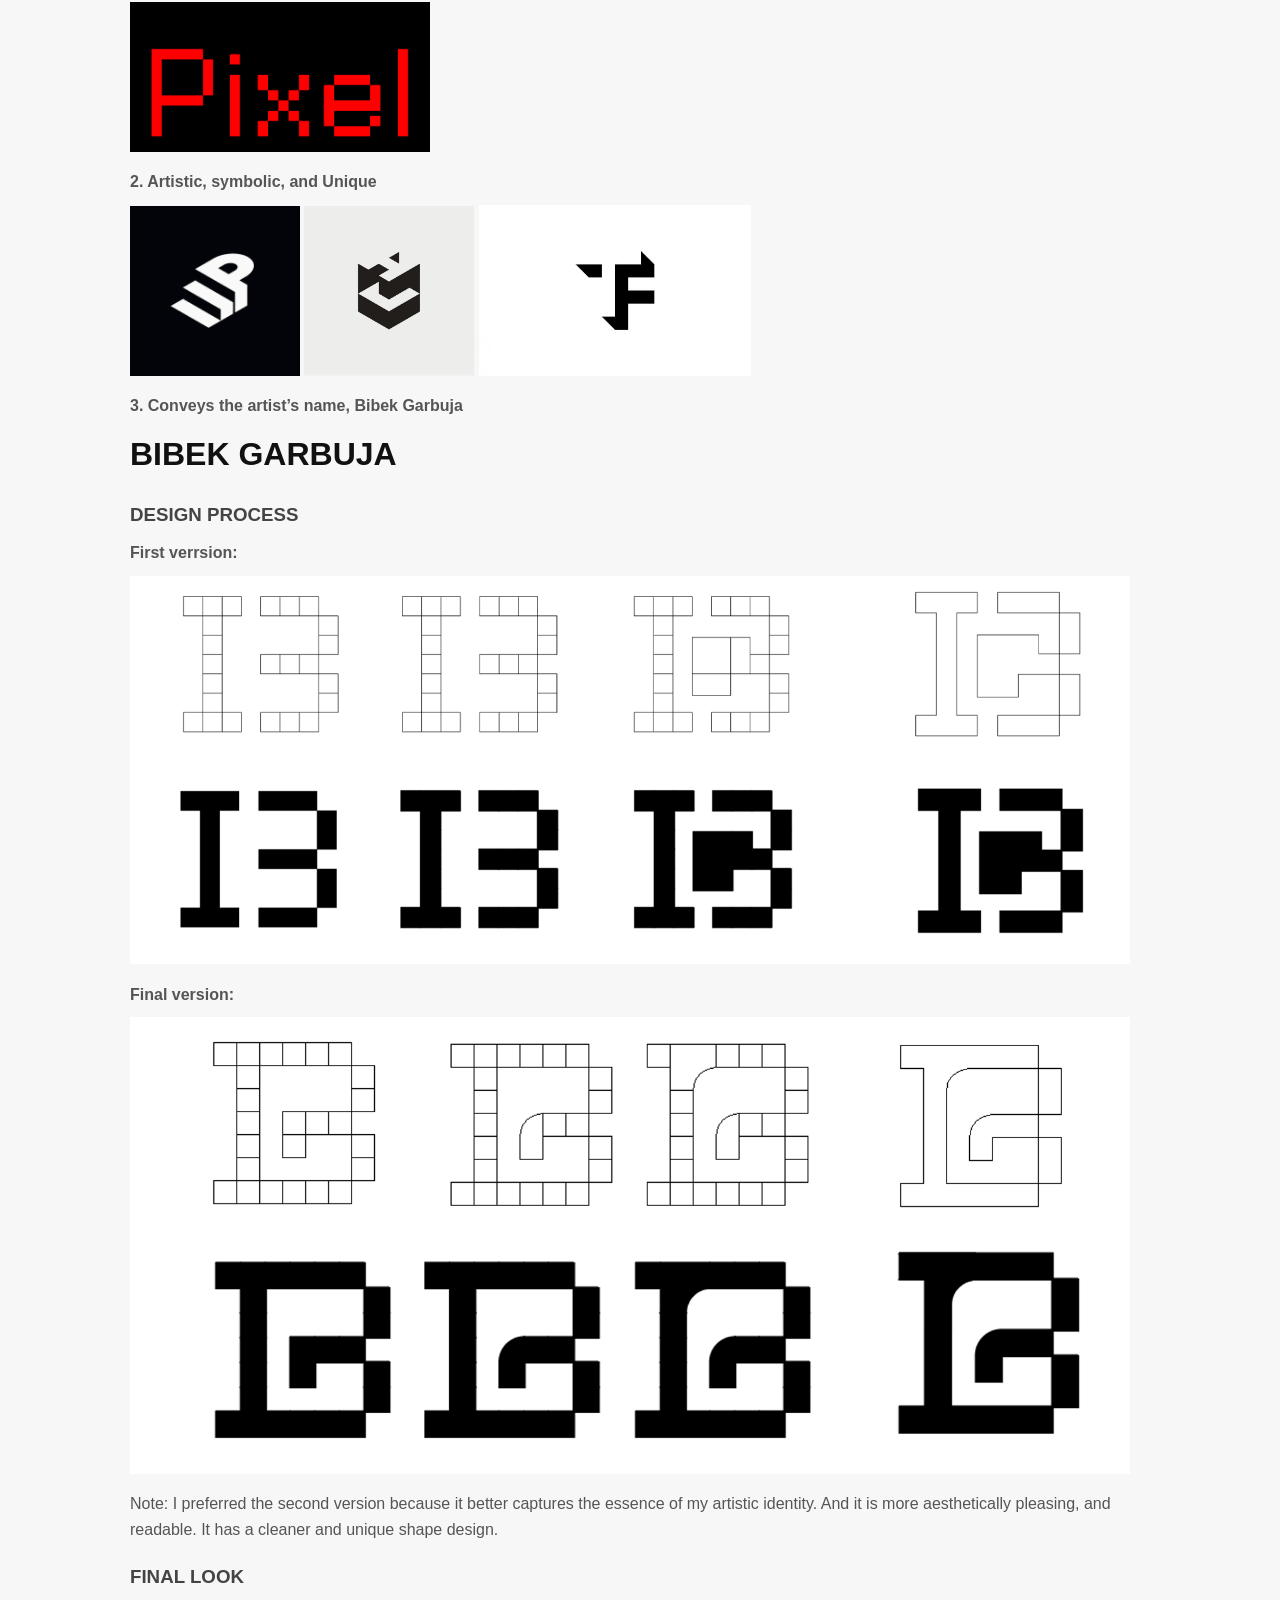
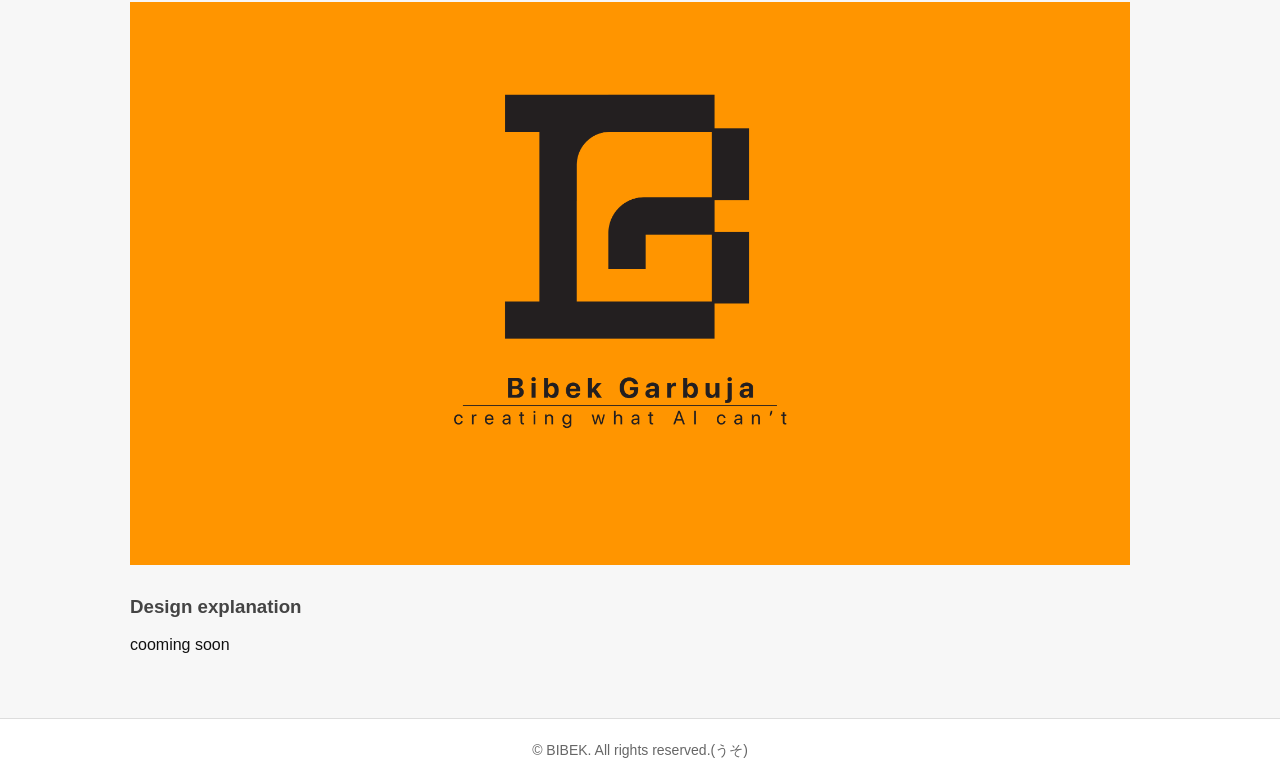
==== commit 4ed4ae33: "little changes" ====
--- a/index.html
+++ b/index.html
@@ -24,8 +24,7 @@
 
         <img src="sources/bbki.png" alt="Portrait" width="500" height="500">
         <br>
-       <img src="sources/new.png" alt="Bibek Logo"
-     style="display:block; margin:0 auto; width:500px; height:100px;">
+       <img id="name" src="sources/new.png" alt="Bibek Logo">
     </section>
 
     <section>
@@ -87,4 +86,4 @@
 
 </body>
 
-</html>+</html>
--- a/02style.css
+++ b/02style.css
@@ -30,7 +30,7 @@
 }
 
 nav a:hover {
-    transform: scale(1.17);
+    transform: scale(1.1);
     color: #ffcc00;
 }
 
@@ -106,4 +106,7 @@
     color: #666;
     font-size: 14px;
     background: #fff;
+}
+#name {
+    width: 400px;
 }
